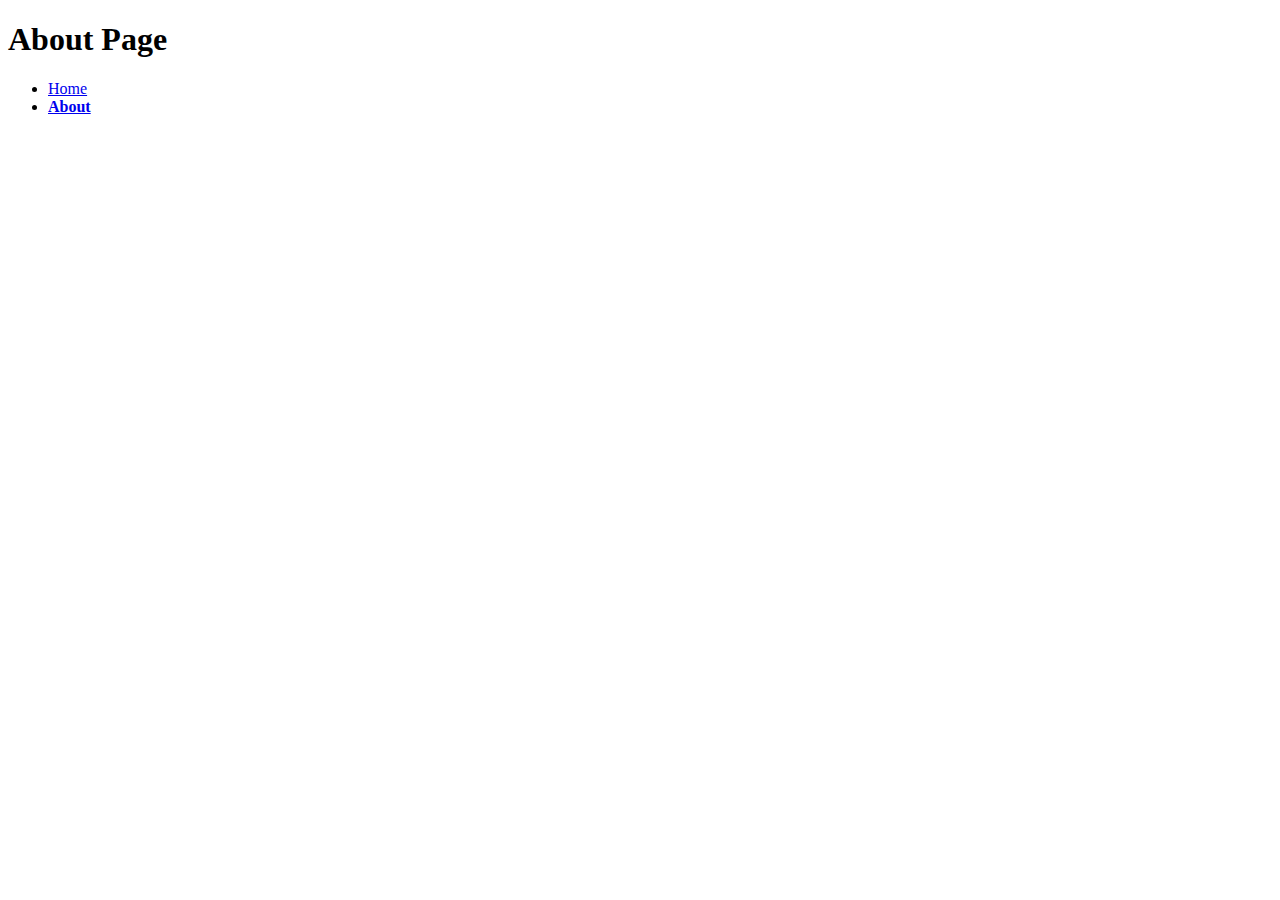
==== about.html @ bd8b7e21 "Initial commit" ====
<!DOCTYPE html>
<html lang="en">
  <head>
    <meta charset="UTF-8">
    <meta name="viewport" content="width=device-width, initial-scale=1.0">
    <meta http-equiv="X-UA-Compatible" content="ie=edge">
    <title>About Page</title>
    <link rel="stylesheet" href="screen.css">
  </head>
  <body>
    <h1>About Page</h1>
    <nav>
      <ul>
        <li><a href="index.html">Home</a></li>
        <li><a href="about.html" class="active">About</a></li>
      </ul>
    </nav>
    <script src="index.js"></script>
  </body>
</html>
---- screen.css ----
/* Add screen styles below */
a.active {
    font-weight: bold;
}
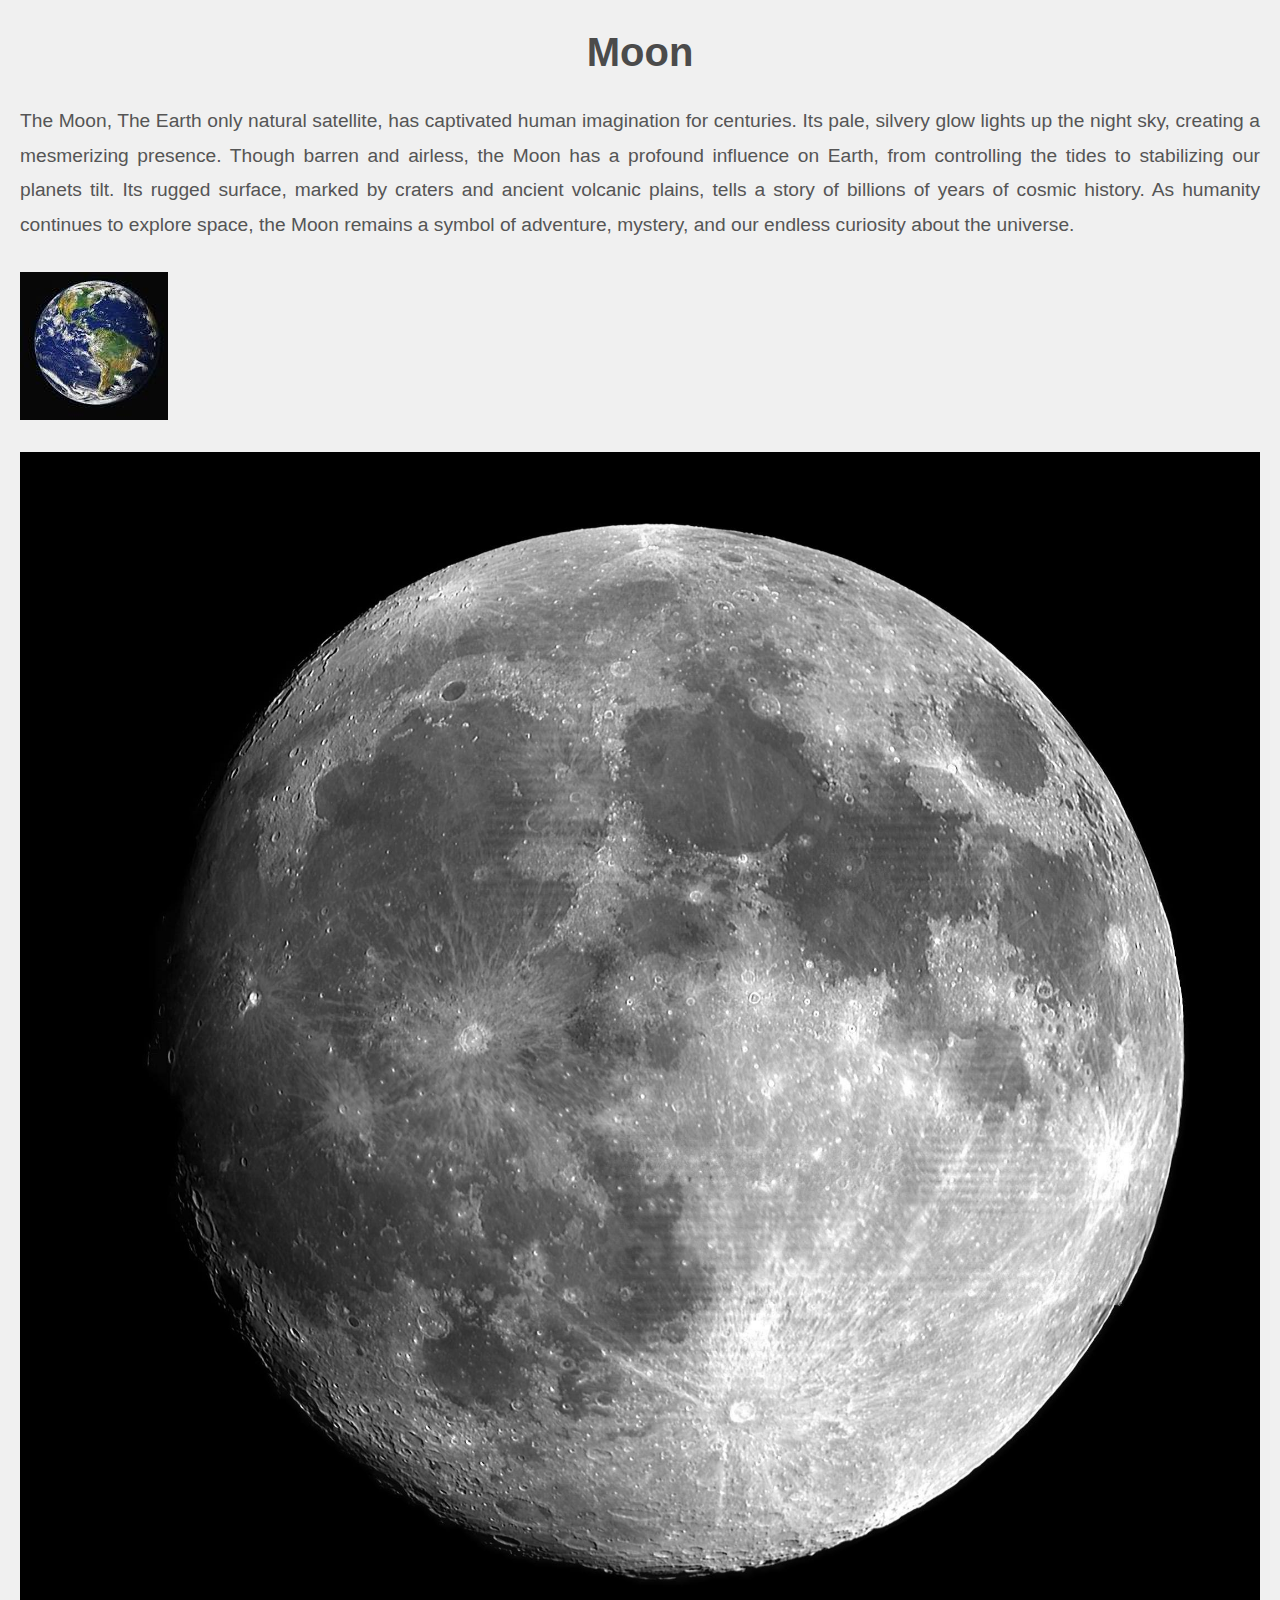
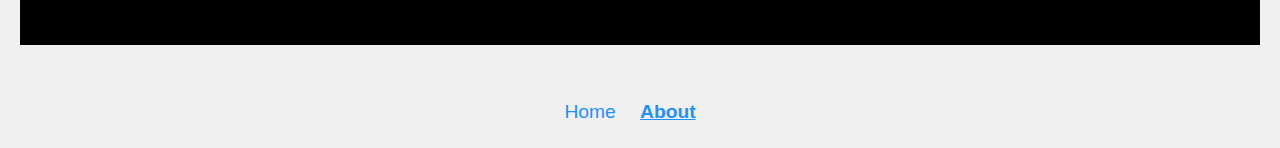
==== commit c3616110: "first push" ====
--- a/about.html
+++ b/about.html
@@ -8,7 +8,9 @@
     <link rel="stylesheet" href="screen.css">
   </head>
   <body>
-    <h1>About Page</h1>
+    <h1>Moon</h1>
+    <P>The Moon, The Earth only natural satellite, has captivated human imagination for centuries. Its pale, silvery glow lights up the night sky, creating a mesmerizing presence. Though barren and airless, the Moon has a profound influence on Earth, from controlling the tides to stabilizing our planets tilt. Its rugged surface, marked by craters and ancient volcanic plains, tells a story of billions of years of cosmic history. As humanity continues to explore space, the Moon remains a symbol of adventure, mystery, and our endless curiosity about the universe.</P>
+    <p><img src="imgs/earth.jpeg" alt="Earth"> <img src="imgs/moon.jpeg" alt=""></p>
     <nav>
       <ul>
         <li><a href="index.html">Home</a></li>
--- a/screen.css
+++ b/screen.css
@@ -1,4 +1,69 @@
-/* Add screen styles below */
-a.active {
+/* General Reset */
+* {
+    margin: 0;
+    padding: 0;
+    box-sizing: border-box;
+}
+
+/* Body Styles */
+body {
+    font-family: Arial, sans-serif;
+    background-color: #f0f0f0; /* Light gray background for a clean look */
+    color: #333; /* Dark text for readability */
+    line-height: 1.6;
+    padding: 20px;
+}
+
+/* Heading Style */
+h1 {
+    font-size: 2.5em;
+    color: #4b4b4b; /* Dark gray for the title */
+    text-align: center;
+    margin-bottom: 20px;
+}
+
+/* Paragraph Styles */
+p {
+    font-size: 1.2em;
+    color: #555; /* Lighter gray for text */
+    text-align: justify; /* Justify text for better readability */
+    margin-bottom: 20px;
+    line-height: 1.8;
+}
+
+/* Image Styles */
+img {
+    max-width: 100%; /* Make sure images are responsive */
+    height: auto;
+    margin: 10px 0; /* Add some space around images */
+}
+
+/* Navigation Styles */
+nav {
+    text-align: center;
+    margin-top: 30px;
+}
+
+nav ul {
+    list-style: none; /* Remove bullet points */
+}
+
+nav li {
+    display: inline-block;
+    margin-right: 20px;
+}
+
+nav a {
+    text-decoration: none;
+    font-size: 1.2em;
+    color: #1e90ff; /* Blue links */
+}
+
+nav a:hover {
+    color: #ff6347; /* Change to tomato red on hover */
+}
+
+nav a.active {
     font-weight: bold;
-}+    text-decoration: underline; /* Highlight active link */
+}
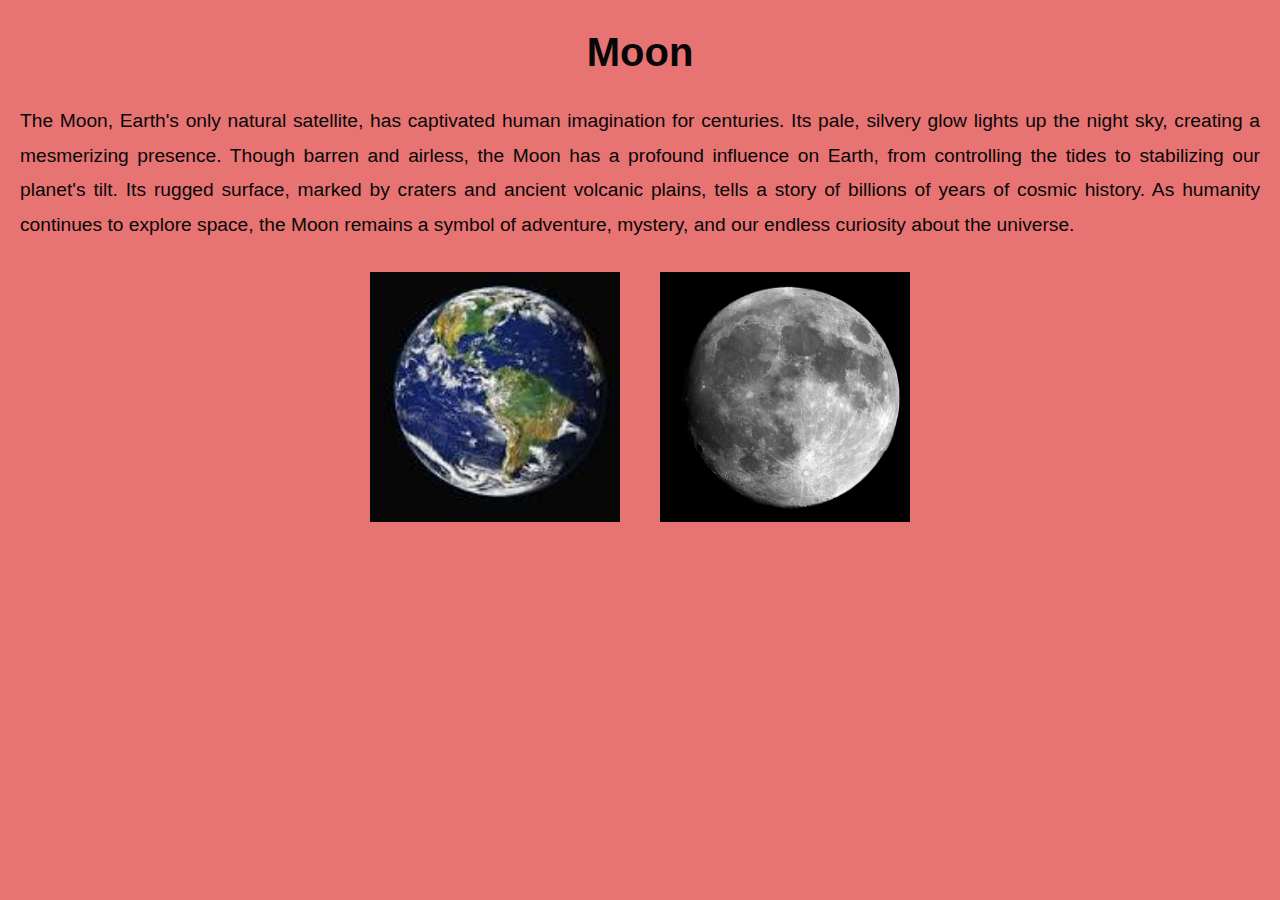
==== commit c55b254b: "changes" ====
--- a/about.html
+++ b/about.html
@@ -9,14 +9,13 @@
   </head>
   <body>
     <h1>Moon</h1>
-    <P>The Moon, The Earth only natural satellite, has captivated human imagination for centuries. Its pale, silvery glow lights up the night sky, creating a mesmerizing presence. Though barren and airless, the Moon has a profound influence on Earth, from controlling the tides to stabilizing our planets tilt. Its rugged surface, marked by craters and ancient volcanic plains, tells a story of billions of years of cosmic history. As humanity continues to explore space, the Moon remains a symbol of adventure, mystery, and our endless curiosity about the universe.</P>
-    <p><img src="imgs/earth.jpeg" alt="Earth"> <img src="imgs/moon.jpeg" alt=""></p>
-    <nav>
-      <ul>
-        <li><a href="index.html">Home</a></li>
-        <li><a href="about.html" class="active">About</a></li>
-      </ul>
-    </nav>
+    <p>The Moon, Earth's only natural satellite, has captivated human imagination for centuries. Its pale, silvery glow lights up the night sky, creating a mesmerizing presence. Though barren and airless, the Moon has a profound influence on Earth, from controlling the tides to stabilizing our planet's tilt. Its rugged surface, marked by craters and ancient volcanic plains, tells a story of billions of years of cosmic history. As humanity continues to explore space, the Moon remains a symbol of adventure, mystery, and our endless curiosity about the universe.</p>
+    
+    <p>
+      <img src="imgs/earth.jpeg" alt="Earth" class="nav-button" id="earth-nav">
+      <img src="imgs/moon.jpeg" alt="Moon" class="nav-button" id="moon-nav">
+    </p>
+
     <script src="index.js"></script>
   </body>
 </html>
--- a/screen.css
+++ b/screen.css
@@ -1,69 +1,60 @@
-/* General Reset */
 * {
     margin: 0;
     padding: 0;
     box-sizing: border-box;
 }
 
-/* Body Styles */
 body {
     font-family: Arial, sans-serif;
-    background-color: #f0f0f0; /* Light gray background for a clean look */
-    color: #333; /* Dark text for readability */
+    background-color: #e77373;
+    color: #070707;
     line-height: 1.6;
     padding: 20px;
 }
 
-/* Heading Style */
 h1 {
     font-size: 2.5em;
-    color: #4b4b4b; /* Dark gray for the title */
+    color: #070707;
     text-align: center;
     margin-bottom: 20px;
 }
 
-/* Paragraph Styles */
 p {
     font-size: 1.2em;
-    color: #555; /* Lighter gray for text */
-    text-align: justify; /* Justify text for better readability */
+    color: #070707;
+    text-align: justify;
     margin-bottom: 20px;
     line-height: 1.8;
 }
 
-/* Image Styles */
 img {
-    max-width: 100%; /* Make sure images are responsive */
-    height: auto;
-    margin: 10px 0; /* Add some space around images */
+    width: 250px;
+    height: 250px;
+    object-fit: cover;
+    margin: 10px;
+    cursor: pointer; 
+    transition: transform 0.3s ease-in-out; 
 }
 
-/* Navigation Styles */
-nav {
-    text-align: center;
-    margin-top: 30px;
+
+img:hover {
+    transform: scale(1.1); 
 }
 
-nav ul {
-    list-style: none; /* Remove bullet points */
+p {
+    display: flex;
+    justify-content: center;
+    gap: 20px;
+    align-items: center;
 }
 
-nav li {
-    display: inline-block;
-    margin-right: 20px;
+nav {
+    display: none; 
 }
 
-nav a {
-    text-decoration: none;
-    font-size: 1.2em;
-    color: #1e90ff; /* Blue links */
+.nav-button {
+    width: 250px;
+    height: 250px;
+    object-fit: cover;
 }
 
-nav a:hover {
-    color: #ff6347; /* Change to tomato red on hover */
-}
-
-nav a.active {
-    font-weight: bold;
-    text-decoration: underline; /* Highlight active link */
-}
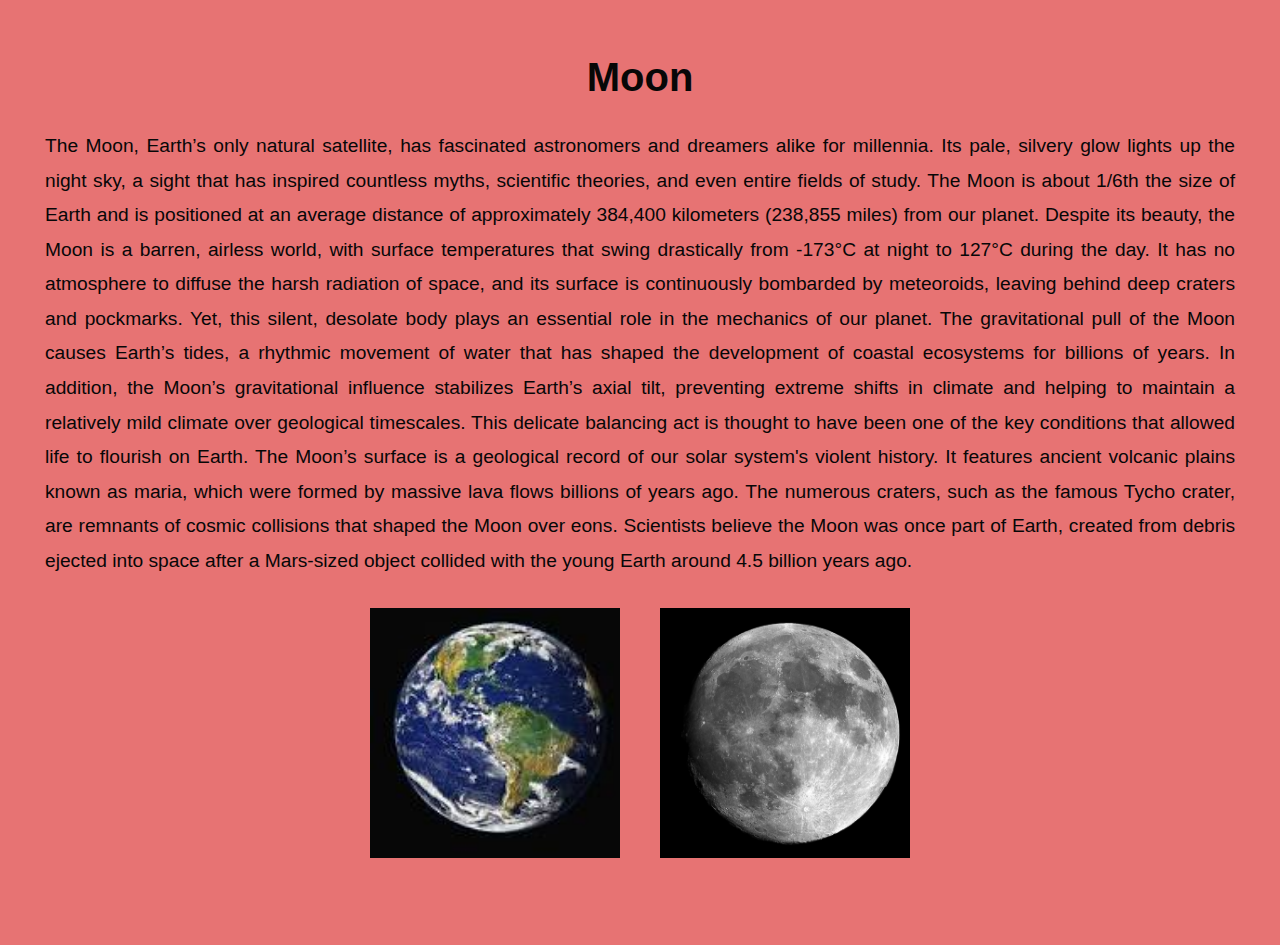
==== commit 415c0334: "save" ====
--- a/about.html
+++ b/about.html
@@ -9,11 +9,21 @@
   </head>
   <body>
     <h1>Moon</h1>
-    <p>The Moon, Earth's only natural satellite, has captivated human imagination for centuries. Its pale, silvery glow lights up the night sky, creating a mesmerizing presence. Though barren and airless, the Moon has a profound influence on Earth, from controlling the tides to stabilizing our planet's tilt. Its rugged surface, marked by craters and ancient volcanic plains, tells a story of billions of years of cosmic history. As humanity continues to explore space, the Moon remains a symbol of adventure, mystery, and our endless curiosity about the universe.</p>
+    <p>The Moon, Earth’s only natural satellite, has fascinated astronomers and dreamers alike for millennia. Its pale, silvery glow lights up the night sky, a sight that has inspired countless myths, scientific theories, and even entire fields of study. The Moon is about 1/6th the size of Earth and is positioned at an average distance of approximately 384,400 kilometers (238,855 miles) from our planet. Despite its beauty, the Moon is a barren, airless world, with surface temperatures that swing drastically from -173°C at night to 127°C during the day. It has no atmosphere to diffuse the harsh radiation of space, and its surface is continuously bombarded by meteoroids, leaving behind deep craters and pockmarks.
+
+      Yet, this silent, desolate body plays an essential role in the mechanics of our planet. The gravitational pull of the Moon causes Earth’s tides, a rhythmic movement of water that has shaped the development of coastal ecosystems for billions of years. In addition, the Moon’s gravitational influence stabilizes Earth’s axial tilt, preventing extreme shifts in climate and helping to maintain a relatively mild climate over geological timescales. This delicate balancing act is thought to have been one of the key conditions that allowed life to flourish on Earth.
+      
+      The Moon’s surface is a geological record of our solar system's violent history. It features ancient volcanic plains known as maria, which were formed by massive lava flows billions of years ago. The numerous craters, such as the famous Tycho crater, are remnants of cosmic collisions that shaped the Moon over eons. Scientists believe the Moon was once part of Earth, created from debris ejected into space after a Mars-sized object collided with the young Earth around 4.5 billion years ago.
+      </p>
     
     <p>
-      <img src="imgs/earth.jpeg" alt="Earth" class="nav-button" id="earth-nav">
-      <img src="imgs/moon.jpeg" alt="Moon" class="nav-button" id="moon-nav">
+    
+      <a href="index.html">
+        <img src="imgs/earth.jpeg" alt="Earth" class="nav-button" id="earth-nav">
+      </a>
+      <a href="about.html">
+        <img src="imgs/moon.jpeg" alt="Moon" class="nav-button" id="moon-nav">
+      </a>
     </p>
 
     <script src="index.js"></script>
--- a/screen.css
+++ b/screen.css
@@ -9,7 +9,7 @@
     background-color: #e77373;
     color: #070707;
     line-height: 1.6;
-    padding: 20px;
+    padding: 45px;
 }
 
 h1 {
@@ -41,6 +41,7 @@
     transform: scale(1.1); 
 }
 
+
 p {
     display: flex;
     justify-content: center;
@@ -57,4 +58,3 @@
     height: 250px;
     object-fit: cover;
 }
-
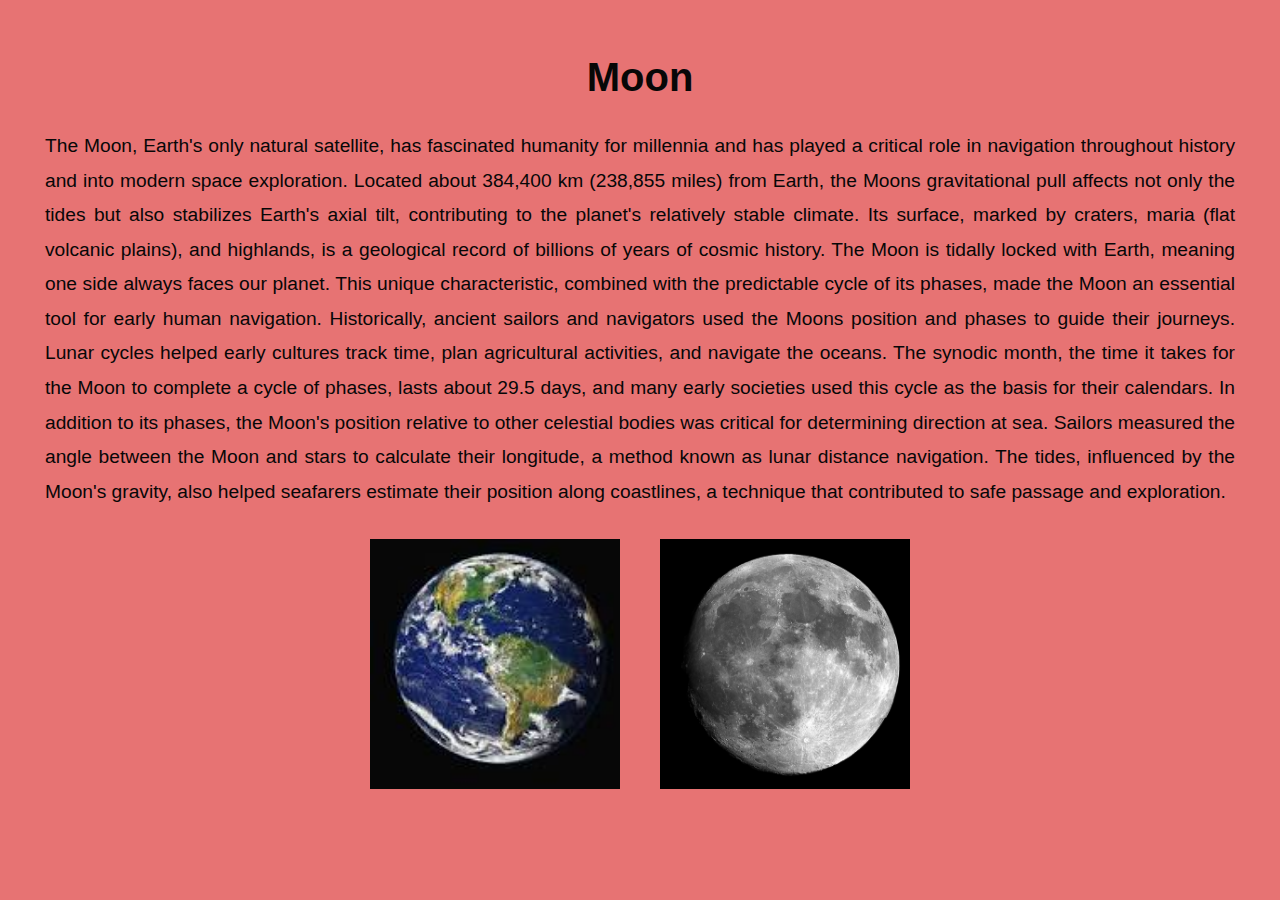
==== commit edd1982b: "final" ====
--- a/about.html
+++ b/about.html
@@ -1,3 +1,4 @@
+<!-- *prompt entered into chat gpt "write me a detiled celestial body on Moon navigation. include scientific information." -->
 <!DOCTYPE html>
 <html lang="en">
   <head>
@@ -9,12 +10,9 @@
   </head>
   <body>
     <h1>Moon</h1>
-    <p>The Moon, Earth’s only natural satellite, has fascinated astronomers and dreamers alike for millennia. Its pale, silvery glow lights up the night sky, a sight that has inspired countless myths, scientific theories, and even entire fields of study. The Moon is about 1/6th the size of Earth and is positioned at an average distance of approximately 384,400 kilometers (238,855 miles) from our planet. Despite its beauty, the Moon is a barren, airless world, with surface temperatures that swing drastically from -173°C at night to 127°C during the day. It has no atmosphere to diffuse the harsh radiation of space, and its surface is continuously bombarded by meteoroids, leaving behind deep craters and pockmarks.
+    <p>The Moon, Earth's only natural satellite, has fascinated humanity for millennia and has played a critical role in navigation throughout history and into modern space exploration. Located about 384,400 km (238,855 miles) from Earth, the Moons gravitational pull affects not only the tides but also stabilizes Earth's axial tilt, contributing to the planet's relatively stable climate. Its surface, marked by craters, maria (flat volcanic plains), and highlands, is a geological record of billions of years of cosmic history. The Moon is tidally locked with Earth, meaning one side always faces our planet. This unique characteristic, combined with the predictable cycle of its phases, made the Moon an essential tool for early human navigation.
 
-      Yet, this silent, desolate body plays an essential role in the mechanics of our planet. The gravitational pull of the Moon causes Earth’s tides, a rhythmic movement of water that has shaped the development of coastal ecosystems for billions of years. In addition, the Moon’s gravitational influence stabilizes Earth’s axial tilt, preventing extreme shifts in climate and helping to maintain a relatively mild climate over geological timescales. This delicate balancing act is thought to have been one of the key conditions that allowed life to flourish on Earth.
-      
-      The Moon’s surface is a geological record of our solar system's violent history. It features ancient volcanic plains known as maria, which were formed by massive lava flows billions of years ago. The numerous craters, such as the famous Tycho crater, are remnants of cosmic collisions that shaped the Moon over eons. Scientists believe the Moon was once part of Earth, created from debris ejected into space after a Mars-sized object collided with the young Earth around 4.5 billion years ago.
-      </p>
+      Historically, ancient sailors and navigators used the Moons position and phases to guide their journeys. Lunar cycles helped early cultures track time, plan agricultural activities, and navigate the oceans. The synodic month, the time it takes for the Moon to complete a cycle of phases, lasts about 29.5 days, and many early societies used this cycle as the basis for their calendars. In addition to its phases, the Moon's position relative to other celestial bodies was critical for determining direction at sea. Sailors measured the angle between the Moon and stars to calculate their longitude, a method known as lunar distance navigation. The tides, influenced by the Moon's gravity, also helped seafarers estimate their position along coastlines, a technique that contributed to safe passage and exploration.</p>
     
     <p>
     
--- a/screen.css
+++ b/screen.css
@@ -32,8 +32,6 @@
     height: 250px;
     object-fit: cover;
     margin: 10px;
-    cursor: pointer; 
-    transition: transform 0.3s ease-in-out; 
 }
 
 
